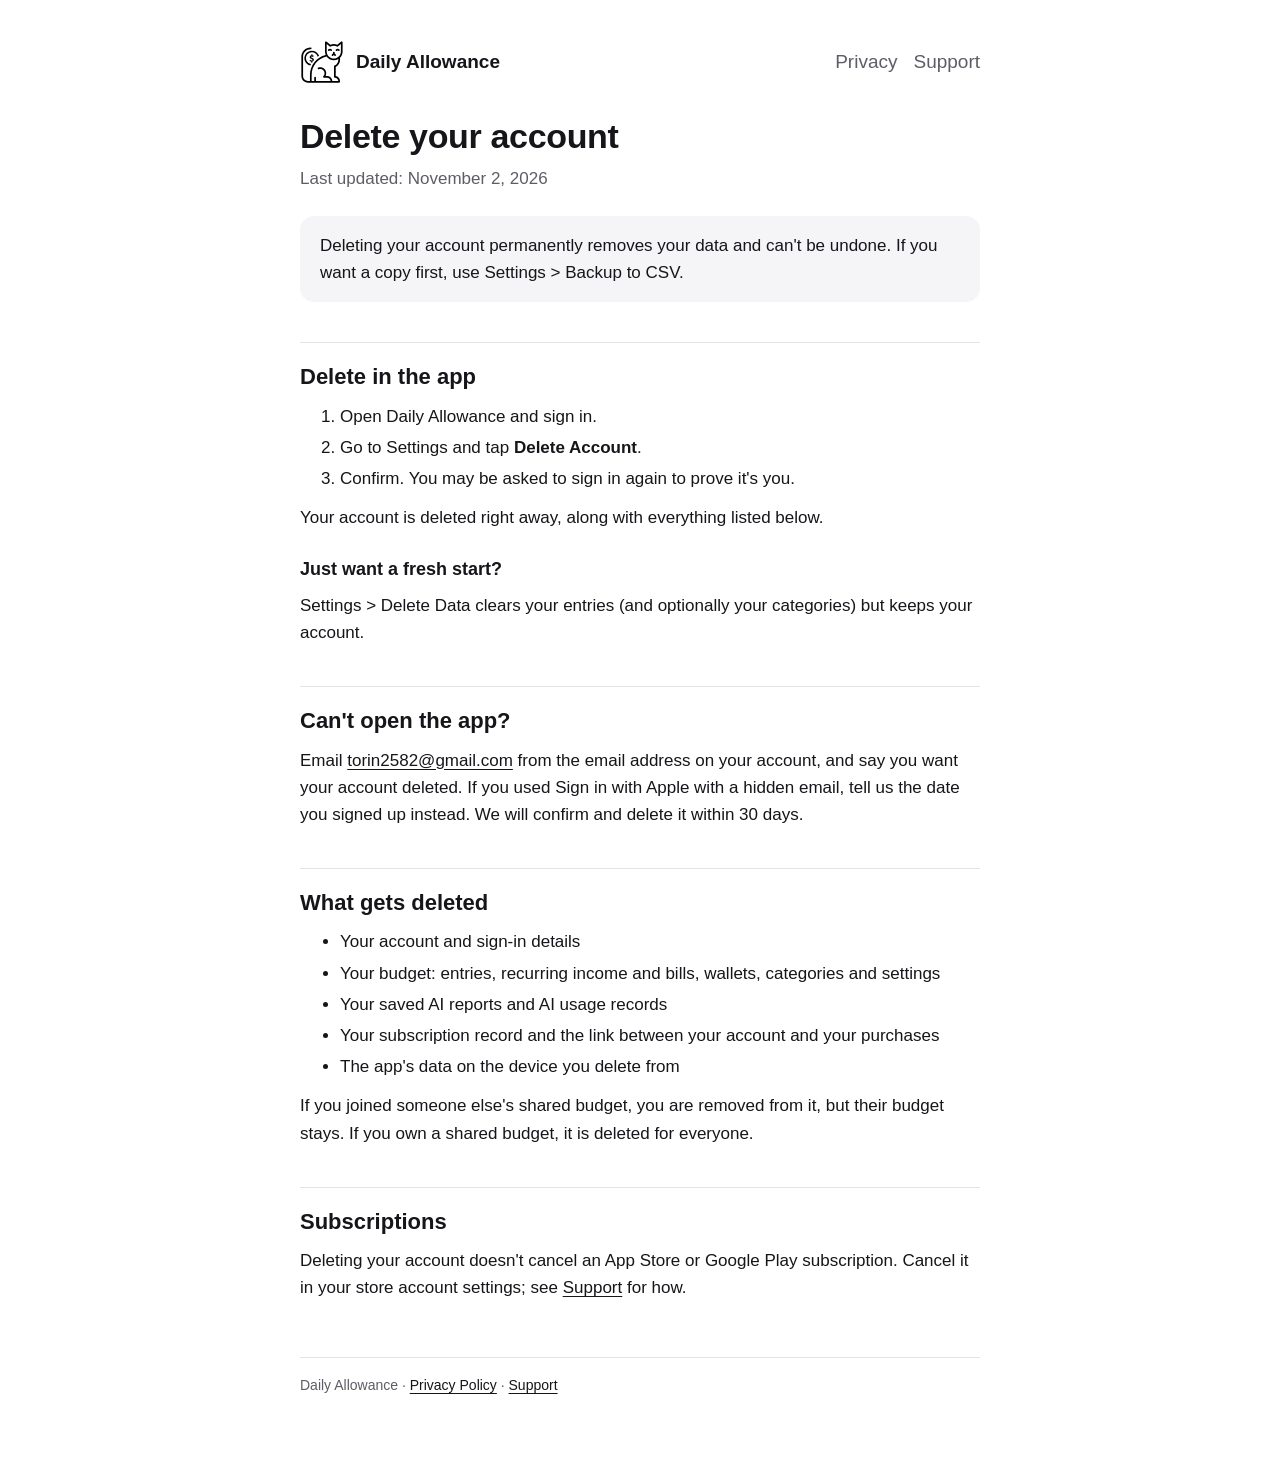
==== delete-account.html @ 2f6b550c "Privacy policy, support and account deletion pages Co-Authored-By: Claude Opus 5.5 <noreply@anthropi" ====
<!doctype html>
<html lang="en">
<head>
<meta charset="utf-8">
<meta name="viewport" content="width=device-width, initial-scale=1">
<title>Delete Your Account - Daily Allowance</title>
<meta name="description" content="How to delete your Daily Allowance account and data.">
<link rel="stylesheet" href="style.css">
</head>
<body>
<main>
<header class="site">
  <img src="cat.svg" alt="">
  <a href="./">Daily Allowance</a>
  <nav class="pages">
    <a href="privacy.html">Privacy</a>
    <a href="support.html">Support</a>
  </nav>
</header>

<h1>Delete your account</h1>
<p class="updated">Last updated: November 2, 2026</p>

<div class="card">
  <p>Deleting your account permanently removes your data and can't be undone. If you want a copy first, use Settings &gt; Backup to CSV.</p>
</div>

<h2>Delete in the app</h2>
<ol>
  <li>Open Daily Allowance and sign in.</li>
  <li>Go to Settings and tap <strong>Delete Account</strong>.</li>
  <li>Confirm. You may be asked to sign in again to prove it's you.</li>
</ol>
<p>Your account is deleted right away, along with everything listed below.</p>

<h3>Just want a fresh start?</h3>
<p>Settings &gt; Delete Data clears your entries (and optionally your categories) but keeps your account.</p>

<h2>Can't open the app?</h2>
<p>Email <a href="mailto:torin2582@gmail.com?subject=Delete%20my%20Daily%20Allowance%20account">torin2582@gmail.com</a> from the email address on your account, and say you want your account deleted. If you used Sign in with Apple with a hidden email, tell us the date you signed up instead. We will confirm and delete it within 30 days.</p>

<h2>What gets deleted</h2>
<ul>
  <li>Your account and sign-in details</li>
  <li>Your budget: entries, recurring income and bills, wallets, categories and settings</li>
  <li>Your saved AI reports and AI usage records</li>
  <li>Your subscription record and the link between your account and your purchases</li>
  <li>The app's data on the device you delete from</li>
</ul>
<p>If you joined someone else's shared budget, you are removed from it, but their budget stays. If you own a shared budget, it is deleted for everyone.</p>

<h2>Subscriptions</h2>
<p>Deleting your account doesn't cancel an App Store or Google Play subscription. Cancel it in your store account settings; see <a href="support.html">Support</a> for how.</p>

<footer>Daily Allowance &middot; <a href="privacy.html">Privacy Policy</a> &middot; <a href="support.html">Support</a></footer>
</main>
</body>
</html>
---- style.css ----
:root {
  --bg: #ffffff;
  --text: #16161a;
  --muted: #5d5d66;
  --line: #e4e4e8;
  --card: #f5f5f7;
  --link: #16161a;
  --logo-filter: none;
}

@media (prefers-color-scheme: dark) {
  :root {
    --bg: #0f0f11;
    --text: #f2f2f5;
    --muted: #a3a3ad;
    --line: #2a2a30;
    --card: #1a1a1e;
    --link: #ffffff;
    --logo-filter: invert(1);
  }
}

* { box-sizing: border-box; }

body {
  margin: 0;
  background: var(--bg);
  color: var(--text);
  font: 17px/1.6 -apple-system, BlinkMacSystemFont, "Segoe UI", Roboto, "Helvetica Neue", sans-serif;
  -webkit-text-size-adjust: 100%;
}

main {
  max-width: 720px;
  margin: 0 auto;
  padding: 40px 20px 80px;
}

header.site {
  display: flex;
  align-items: center;
  gap: 12px;
  margin-bottom: 32px;
}

header.site img {
  width: 44px;
  height: 44px;
  filter: var(--logo-filter);
}

header.site a {
  color: var(--text);
  text-decoration: none;
  font-weight: 700;
  font-size: 19px;
}

nav.pages {
  margin-left: auto;
  display: flex;
  gap: 16px;
  font-size: 15px;
}

nav.pages a { font-weight: 500; color: var(--muted); }
nav.pages a[aria-current="page"] { color: var(--text); }

h1 { font-size: 34px; line-height: 1.2; margin: 0 0 8px; letter-spacing: -0.01em; }
h2 { font-size: 22px; margin: 40px 0 8px; padding-top: 16px; border-top: 1px solid var(--line); }
h3 { font-size: 18px; margin: 24px 0 4px; }
p, ul, ol { margin: 8px 0 12px; }
li { margin: 4px 0; }
a { color: var(--link); text-underline-offset: 3px; }
.updated { color: var(--muted); margin-bottom: 24px; }

.card {
  background: var(--card);
  border-radius: 14px;
  padding: 16px 20px;
  margin: 16px 0;
}

.card p:first-child, .card h3:first-child { margin-top: 0; }
.card p:last-child { margin-bottom: 0; }

footer {
  margin-top: 56px;
  padding-top: 16px;
  border-top: 1px solid var(--line);
  color: var(--muted);
  font-size: 14px;
}

@media (max-width: 520px) {
  header.site { flex-wrap: wrap; }
  nav.pages { margin-left: 0; width: 100%; }
  h1 { font-size: 28px; }
}
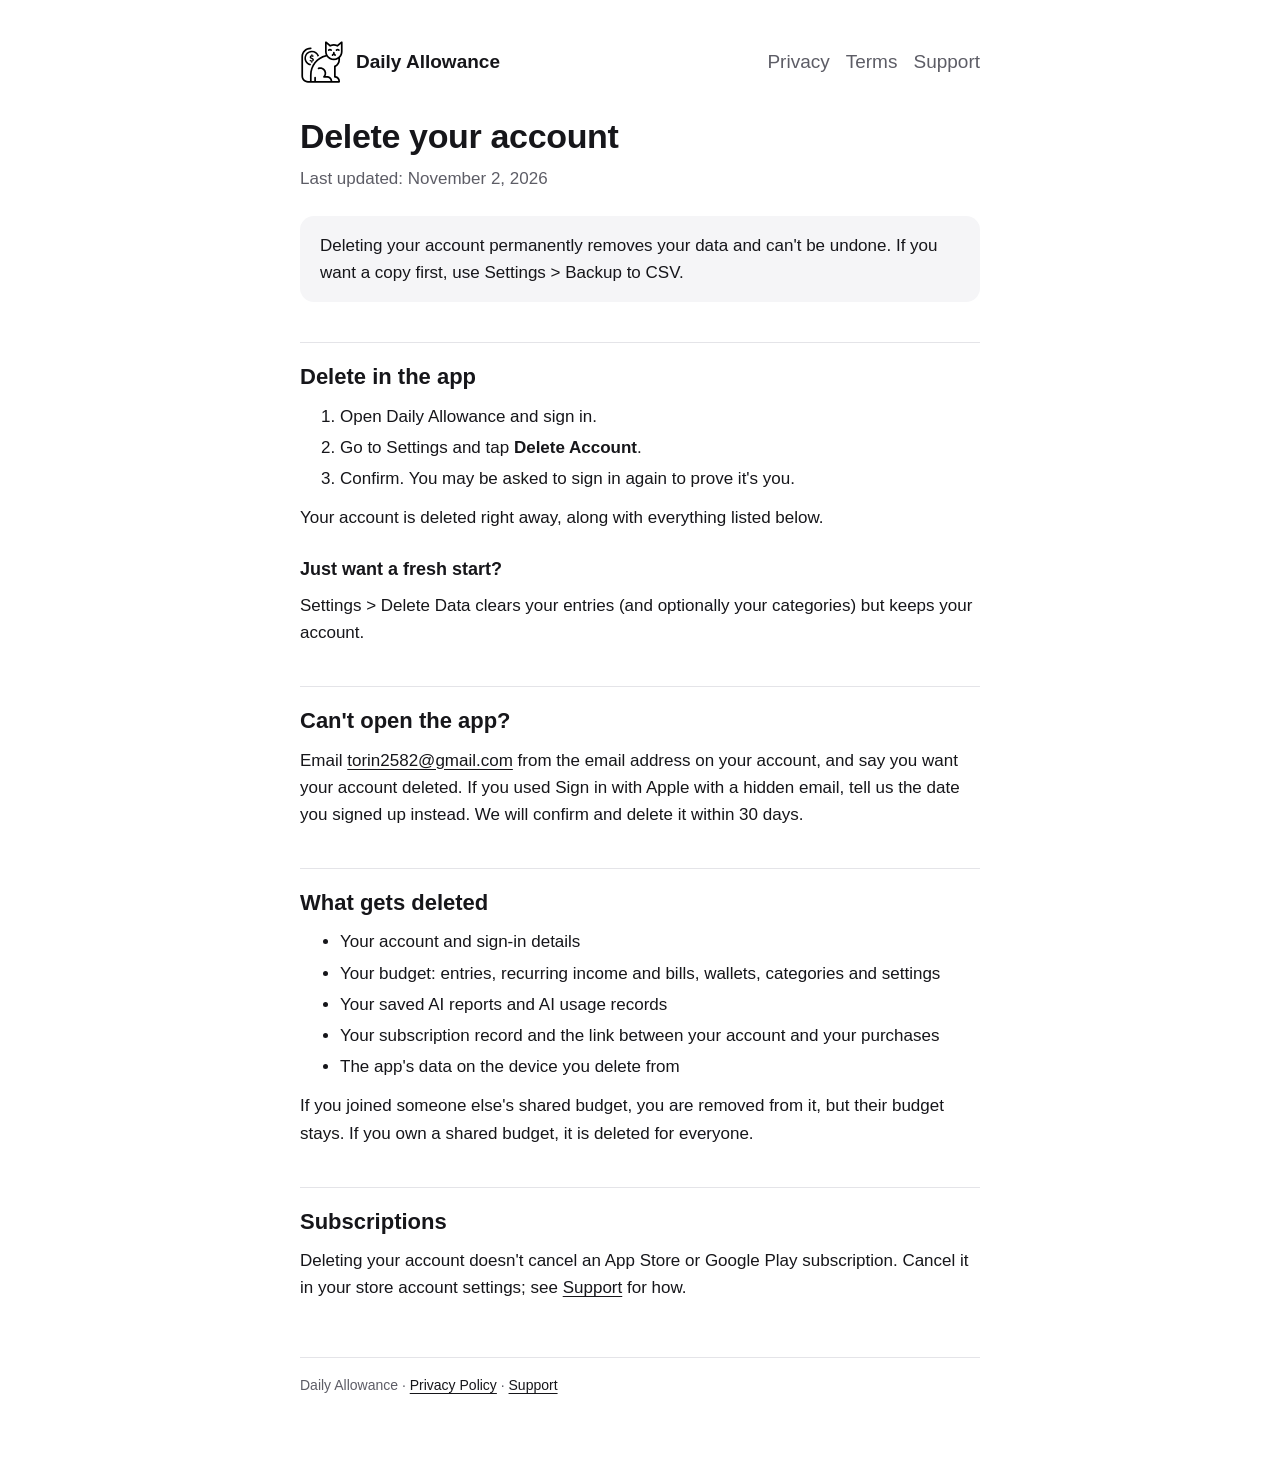
==== commit 4239f34f: "Add Terms of Service page Co-Authored-By: Claude Opus 5.5 <noreply@anthropic.com>" ====
--- a/delete-account.html
+++ b/delete-account.html
@@ -14,6 +14,7 @@
   <a href="./">Daily Allowance</a>
   <nav class="pages">
     <a href="privacy.html">Privacy</a>
+    <a href="terms.html">Terms</a>
     <a href="support.html">Support</a>
   </nav>
 </header>
@@ -37,7 +38,7 @@
 <p>Settings &gt; Delete Data clears your entries (and optionally your categories) but keeps your account.</p>
 
 <h2>Can't open the app?</h2>
-<p>Email <a href="mailto:torin2582@gmail.com?subject=Delete%20my%20Daily%20Allowance%20account">torin2582@gmail.com</a> from the email address on your account, and say you want your account deleted. If you used Sign in with Apple with a hidden email, tell us the date you signed up instead. We will confirm and delete it within 30 days.</p>
+<p>Email <a class="email" data-subject="Delete my Daily Allowance account" href="support.html">torin2582 [at] gmail [dot] com</a> from the email address on your account, and say you want your account deleted. If you used Sign in with Apple with a hidden email, tell us the date you signed up instead. We will confirm and delete it within 30 days.</p>
 
 <h2>What gets deleted</h2>
 <ul>
@@ -54,5 +55,6 @@
 
 <footer>Daily Allowance &middot; <a href="privacy.html">Privacy Policy</a> &middot; <a href="support.html">Support</a></footer>
 </main>
+<script src="email.js"></script>
 </body>
 </html>
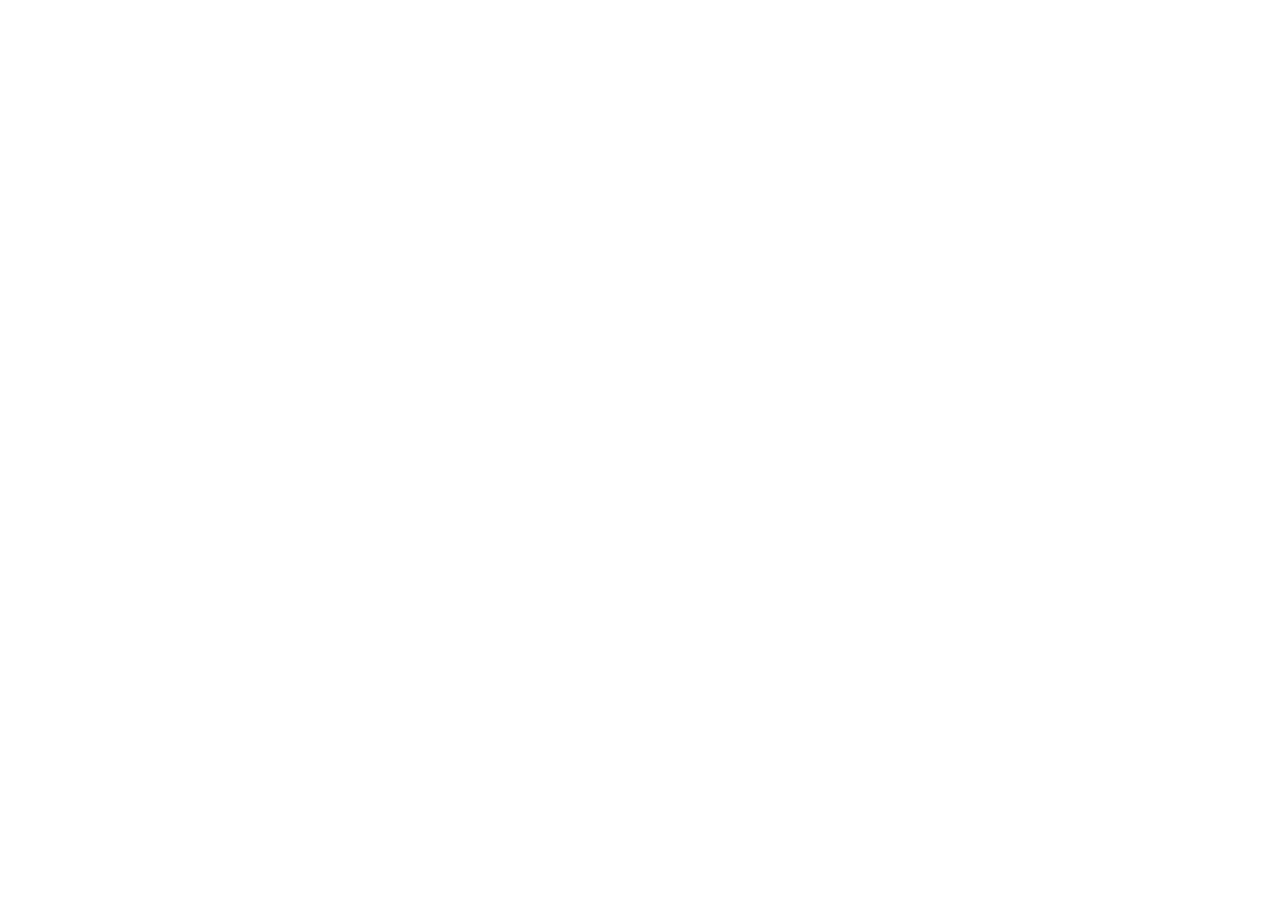
==== commit c3090f36: "Forward old pages to spdigitallabs.app/dailyallowance Co-Authored-By: Claude Opus 5.5 <noreply@anthr" ====
--- a/delete-account.html
+++ b/delete-account.html
@@ -3,58 +3,13 @@
 <head>
 <meta charset="utf-8">
 <meta name="viewport" content="width=device-width, initial-scale=1">
-<title>Delete Your Account - Daily Allowance</title>
-<meta name="description" content="How to delete your Daily Allowance account and data.">
-<link rel="stylesheet" href="style.css">
+<title>Daily Allowance has moved</title>
+
+<link rel="canonical" href="https://spdigitallabs.app/dailyallowance/delete-account.html">
+<meta http-equiv="refresh" content="0; url=https://spdigitallabs.app/dailyallowance/delete-account.html">
+<script>location.replace("https://spdigitallabs.app/dailyallowance/delete-account.html" + location.hash);</script>
 </head>
 <body>
-<main>
-<header class="site">
-  <img src="cat.svg" alt="">
-  <a href="./">Daily Allowance</a>
-  <nav class="pages">
-    <a href="privacy.html">Privacy</a>
-    <a href="terms.html">Terms</a>
-    <a href="support.html">Support</a>
-  </nav>
-</header>
-
-<h1>Delete your account</h1>
-<p class="updated">Last updated: November 2, 2026</p>
-
-<div class="card">
-  <p>Deleting your account permanently removes your data and can't be undone. If you want a copy first, use Settings &gt; Backup to CSV.</p>
-</div>
-
-<h2>Delete in the app</h2>
-<ol>
-  <li>Open Daily Allowance and sign in.</li>
-  <li>Go to Settings and tap <strong>Delete Account</strong>.</li>
-  <li>Confirm. You may be asked to sign in again to prove it's you.</li>
-</ol>
-<p>Your account is deleted right away, along with everything listed below.</p>
-
-<h3>Just want a fresh start?</h3>
-<p>Settings &gt; Delete Data clears your entries (and optionally your categories) but keeps your account.</p>
-
-<h2>Can't open the app?</h2>
-<p>Email <a class="email" data-subject="Delete my Daily Allowance account" href="support.html">torin2582 [at] gmail [dot] com</a> from the email address on your account, and say you want your account deleted. If you used Sign in with Apple with a hidden email, tell us the date you signed up instead. We will confirm and delete it within 30 days.</p>
-
-<h2>What gets deleted</h2>
-<ul>
-  <li>Your account and sign-in details</li>
-  <li>Your budget: entries, recurring income and bills, wallets, categories and settings</li>
-  <li>Your saved AI reports and AI usage records</li>
-  <li>Your subscription record and the link between your account and your purchases</li>
-  <li>The app's data on the device you delete from</li>
-</ul>
-<p>If you joined someone else's shared budget, you are removed from it, but their budget stays. If you own a shared budget, it is deleted for everyone.</p>
-
-<h2>Subscriptions</h2>
-<p>Deleting your account doesn't cancel an App Store or Google Play subscription. Cancel it in your store account settings; see <a href="support.html">Support</a> for how.</p>
-
-<footer>Daily Allowance &middot; <a href="privacy.html">Privacy Policy</a> &middot; <a href="support.html">Support</a></footer>
-</main>
-<script src="email.js"></script>
+<p>This page has moved to <a href="https://spdigitallabs.app/dailyallowance/delete-account.html">https://spdigitallabs.app/dailyallowance/delete-account.html</a>.</p>
 </body>
 </html>
